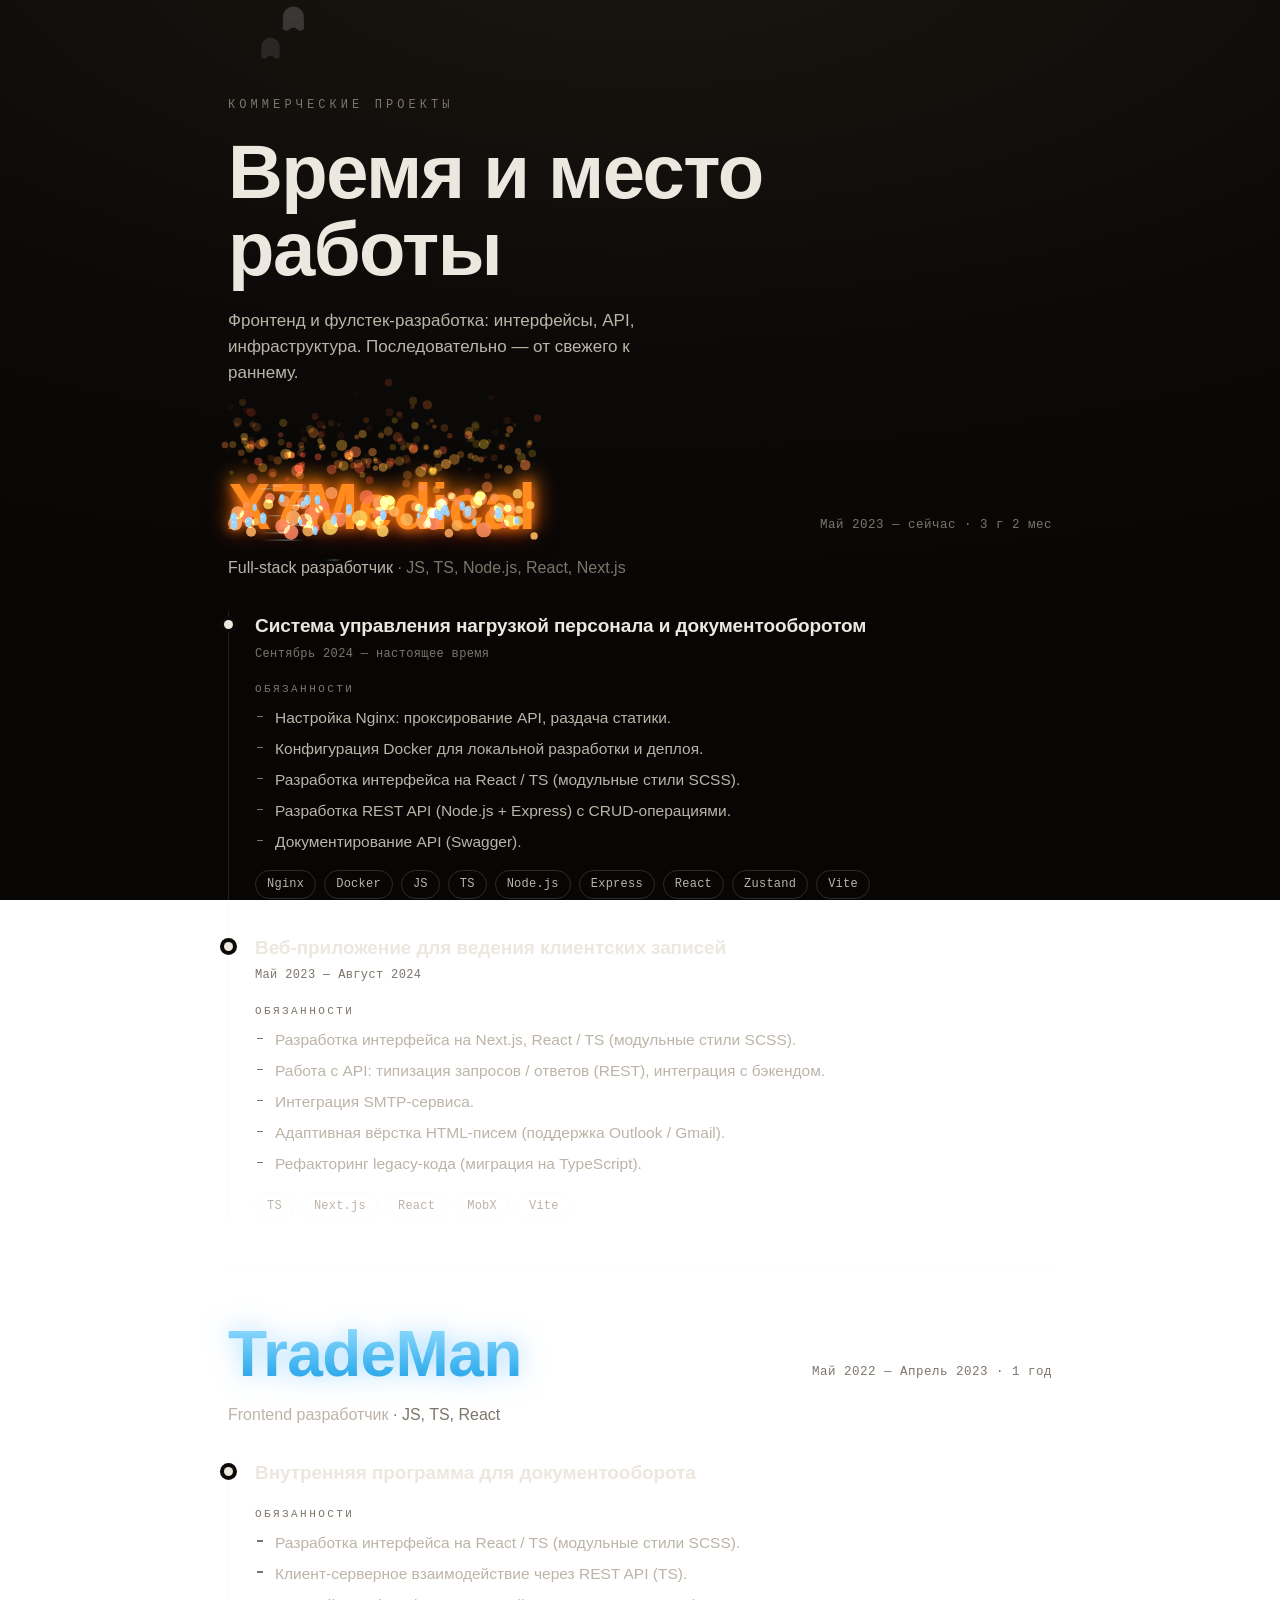
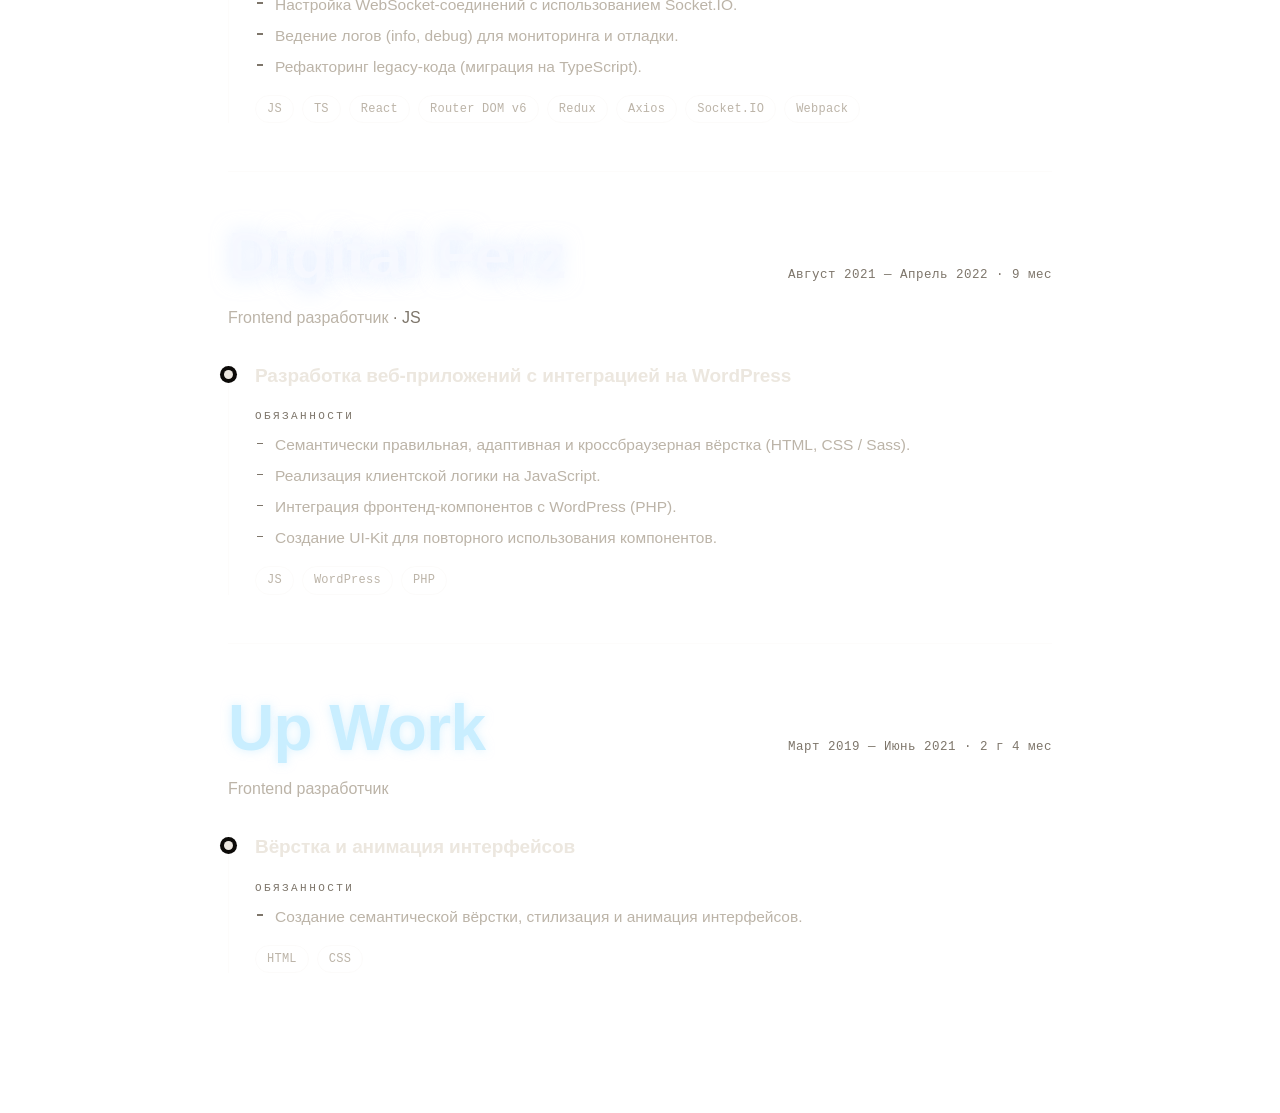
==== job.html @ a71ef763 "frst" ====
<!DOCTYPE html>
<html lang="ru">
<head>
<meta charset="UTF-8">
<meta name="viewport" content="width=device-width, initial-scale=1.0">
<title>Коммерческие проекты</title>
<link rel="stylesheet" href="style_job.css">
</head>
<body>
  <canvas id="fx"></canvas>

  <div class="wrap_job">
    <header class="page-head_job reveal_job">
      <span class="eyebrow_job">Коммерческие проекты</span>
      <h1>Время и место<br>работы</h1>
      <p class="sub_job">Фронтенд и фулстек-разработка: интерфейсы, API, инфраструктура. Последовательно — от свежего к раннему.</p>
    </header>

    <!-- ======== X7Medical ======== -->
    <article class="job_job reveal_job">
      <div class="job-head_job">
        <h2 class="company_job fx_job fx-fire_job" data-fx="fire">X7Medical</h2>
        <span class="dur_job">Май 2023 — сейчас · 3 г 2 мес</span>
      </div>
      <p class="role_job">Full-stack разработчик <span class="when_job">· JS, TS, Node.js, React, Next.js</span></p>

      <div class="projects_job">
        <div class="project_job">
          <h3>Система управления нагрузкой персонала и документооборотом</h3>
          <span class="proj-when_job">Сентябрь 2024 — настоящее время</span>
          <p class="label_job">Обязанности</p>
          <ul class="duties_job">
            <li>Настройка Nginx: проксирование API, раздача статики.</li>
            <li>Конфигурация Docker для локальной разработки и деплоя.</li>
            <li>Разработка интерфейса на React / TS (модульные стили SCSS).</li>
            <li>Разработка REST API (Node.js + Express) с CRUD-операциями.</li>
            <li>Документирование API (Swagger).</li>
          </ul>
          <div class="stack_job">
            <span class="tag_job">Nginx</span><span class="tag_job">Docker</span><span class="tag_job">JS</span><span class="tag_job">TS</span><span class="tag_job">Node.js</span><span class="tag_job">Express</span><span class="tag_job">React</span><span class="tag_job">Zustand</span><span class="tag_job">Vite</span>
          </div>
        </div>

        <div class="project_job">
          <h3>Веб-приложение для ведения клиентских записей</h3>
          <span class="proj-when_job">Май 2023 — Август 2024</span>
          <p class="label_job">Обязанности</p>
          <ul class="duties_job">
            <li>Разработка интерфейса на Next.js, React / TS (модульные стили SCSS).</li>
            <li>Работа с API: типизация запросов / ответов (REST), интеграция с бэкендом.</li>
            <li>Интеграция SMTP-сервиса.</li>
            <li>Адаптивная вёрстка HTML-писем (поддержка Outlook / Gmail).</li>
            <li>Рефакторинг legacy-кода (миграция на TypeScript).</li>
          </ul>
          <div class="stack_job">
            <span class="tag_job">TS</span><span class="tag_job">Next.js</span><span class="tag_job">React</span><span class="tag_job">MobX</span><span class="tag_job">Vite</span>
          </div>
        </div>
      </div>
    </article>

    <!-- ======== TradeMan ======== -->
    <article class="job_job reveal_job">
      <div class="job-head_job">
        <h2 class="company_job fx_job fx-water_job" data-fx="water">TradeMan</h2>
        <span class="dur_job">Май 2022 — Апрель 2023 · 1 год</span>
      </div>
      <p class="role_job">Frontend разработчик <span class="when_job">· JS, TS, React</span></p>

      <div class="projects_job">
        <div class="project_job">
          <h3>Внутренняя программа для документооборота</h3>
          <p class="label_job">Обязанности</p>
          <ul class="duties_job">
            <li>Разработка интерфейса на React / TS (модульные стили SCSS).</li>
            <li>Клиент-серверное взаимодействие через REST API (TS).</li>
            <li>Настройка WebSocket-соединений с использованием Socket.IO.</li>
            <li>Ведение логов (info, debug) для мониторинга и отладки.</li>
            <li>Рефакторинг legacy-кода (миграция на TypeScript).</li>
          </ul>
          <div class="stack_job">
            <span class="tag_job">JS</span><span class="tag_job">TS</span><span class="tag_job">React</span><span class="tag_job">Router DOM v6</span><span class="tag_job">Redux</span><span class="tag_job">Axios</span><span class="tag_job">Socket.IO</span><span class="tag_job">Webpack</span>
          </div>
        </div>
      </div>
    </article>

    <!-- ======== Digital Ferz ======== -->
    <article class="job_job reveal_job">
      <div class="job-head_job">
        <h2 class="company_job fx_job fx-ghost_job" data-fx="ghost">Digital Ferz</h2>
        <span class="dur_job">Август 2021 — Апрель 2022 · 9 мес</span>
      </div>
      <p class="role_job">Frontend разработчик <span class="when_job">· JS</span></p>

      <div class="projects_job">
        <div class="project_job">
          <h3>Разработка веб-приложений с интеграцией на WordPress</h3>
          <p class="label_job">Обязанности</p>
          <ul class="duties_job">
            <li>Семантически правильная, адаптивная и кроссбраузерная вёрстка (HTML, CSS / Sass).</li>
            <li>Реализация клиентской логики на JavaScript.</li>
            <li>Интеграция фронтенд-компонентов с WordPress (PHP).</li>
            <li>Создание UI-Kit для повторного использования компонентов.</li>
          </ul>
          <div class="stack_job">
            <span class="tag_job">JS</span><span class="tag_job">WordPress</span><span class="tag_job">PHP</span>
          </div>
        </div>
      </div>
    </article>

    <!-- ======== Up Work ======== -->
    <article class="job_job reveal_job">
      <div class="job-head_job">
        <h2 class="company_job fx_job fx-wind_job" data-fx="wind">Up Work</h2>
        <span class="dur_job">Март 2019 — Июнь 2021 · 2 г 4 мес</span>
      </div>
      <p class="role_job">Frontend разработчик</p>

      <div class="projects_job">
        <div class="project_job">
          <h3>Вёрстка и анимация интерфейсов</h3>
          <p class="label_job">Обязанности</p>
          <ul class="duties_job">
            <li>Создание семантической вёрстки, стилизация и анимация интерфейсов.</li>
          </ul>
          <div class="stack_job">
            <span class="tag_job">HTML</span><span class="tag_job">CSS</span>
          </div>
        </div>
      </div>
    </article>
  </div>

  <script src="script_job.js"></script>
</body>
</html>
---- style_job.css ----
:root{
  --bg:#0c0a08;
  --ink:#ece7df;
  --ink-2:#bcb4a8;
  --muted:#7d756a;
  --line:rgba(236,231,223,.12);
  --tag-bd:rgba(236,231,223,.16);
  --font:"Helvetica Neue",Helvetica,Arial,sans-serif;
  --mono:"SFMono-Regular",ui-monospace,Menlo,Consolas,monospace;
}
*{box-sizing:border-box;}
html,body{margin:0;}
body{
  background:
    radial-gradient(130% 80% at 50% -8%, #1a1611 0%, #0c0a08 58%, #070605 100%) fixed;
  color:var(--ink);
  font-family:var(--font);
  line-height:1.55;
  -webkit-font-smoothing:antialiased;
}

/* particle canvas over everything */
#fx{position:fixed;inset:0;z-index:5;pointer-events:none;}

.wrap_job{
  max-width:880px;
  margin:0 auto;
  padding:96px 28px 140px;
  position:relative;
  z-index:1;
}

/* ---- page head ---- */
.page-head_job{margin-bottom:84px;}
.eyebrow_job{
  font-family:var(--mono);
  font-size:12px;
  letter-spacing:.34em;
  text-transform:uppercase;
  color:var(--muted);
  display:block;
  margin-bottom:18px;
}
.page-head_job h1{
  font-size:clamp(40px,7vw,76px);
  line-height:1.02;
  font-weight:800;
  letter-spacing:-.02em;
  margin:0;
}
.page-head_job .sub_job{
  margin-top:20px;
  color:var(--ink-2);
  font-size:17px;
  max-width:46ch;
}

/* ---- job ---- */
.job_job{
  padding-top:48px;
  margin-top:48px;
  border-top:1px solid var(--line);
}
.job_job:first-of-type{border-top:0;margin-top:0;padding-top:0;}

.job-head_job{
  display:flex;
  align-items:baseline;
  justify-content:space-between;
  gap:24px;
  flex-wrap:wrap;
}
.company_job{
  font-size:clamp(38px,6vw,64px);
  font-weight:800;
  letter-spacing:-.01em;
  line-height:1;
  margin:0;
  padding:.06em 0;
}
.dur_job{
  font-family:var(--mono);
  font-size:12.5px;
  letter-spacing:.04em;
  color:var(--muted);
  white-space:nowrap;
  padding-top:.4em;
}
.role_job{
  margin:14px 0 0;
  color:var(--ink-2);
  font-size:16px;
}
.role_job .when_job{color:var(--muted);}

/* ---- projects ---- */
.projects_job{
  margin-top:30px;
  padding-left:26px;
  border-left:1px solid var(--line);
  display:flex;
  flex-direction:column;
  gap:34px;
}
.project_job{position:relative;}
.project_job::before{
  content:"";
  position:absolute;
  left:-31px;
  top:9px;
  width:9px;height:9px;
  border-radius:50%;
  background:var(--ink);
  box-shadow:0 0 0 4px var(--bg);
}
.project_job h3{
  margin:0;
  font-size:19px;
  font-weight:700;
  letter-spacing:-.005em;
}
.proj-when_job{
  display:block;
  margin-top:4px;
  font-family:var(--mono);
  font-size:12px;
  color:var(--muted);
  letter-spacing:.03em;
}
.label_job{
  margin:18px 0 8px;
  font-family:var(--mono);
  font-size:11px;
  letter-spacing:.22em;
  text-transform:uppercase;
  color:var(--muted);
}
ul.duties_job{
  list-style:none;
  margin:0;
  padding:0;
  display:flex;
  flex-direction:column;
  gap:7px;
}
ul.duties_job li{
  position:relative;
  padding-left:20px;
  color:var(--ink-2);
  font-size:15.5px;
}
ul.duties_job li::before{
  content:"";
  position:absolute;
  left:2px;top:.62em;
  width:6px;height:1.5px;
  background:var(--muted);
}
.stack_job{
  margin-top:16px;
  display:flex;
  flex-wrap:wrap;
  gap:8px;
}
.tag_job{
  font-family:var(--mono);
  font-size:12px;
  letter-spacing:.02em;
  color:var(--ink-2);
  border:1px solid var(--tag-bd);
  border-radius:999px;
  padding:4px 11px;
  white-space:nowrap;
}

/* ---- effect text styling on company names ---- */
.fx_job{will-change:transform,filter;}
.fx-fire_job{
  color:#ff8a1e;
  text-shadow:0 0 12px #ff7a18,0 0 26px #ff3b00,0 -6px 20px rgba(255,196,0,.75);
  animation:fireFlicker .26s infinite alternate;
}
@keyframes fireFlicker{
  from{filter:brightness(1);}
  to{filter:brightness(1.18);text-shadow:0 0 16px #ffa53d,0 0 34px #ff5a00,0 -10px 28px rgba(255,210,40,.95);}
}
.fx-water_job{
  background:linear-gradient(180deg,#9fe2ff 0%,#39b0ee 48%,#0d76c9 100%);
  background-size:100% 150%;
  -webkit-background-clip:text;background-clip:text;
  color:transparent;-webkit-text-fill-color:transparent;
  filter:drop-shadow(0 0 12px rgba(70,180,255,.5));
  animation:waterFlow 5.2s ease-in-out infinite;
}
@keyframes waterFlow{0%,100%{background-position:0 0;}50%{background-position:0 18px;}}
.fx-wind_job{
  color:#c9eeff;
  text-shadow:0 0 10px rgba(180,230,255,.5);
  animation:windSway 2.8s ease-in-out infinite;
}
@keyframes windSway{0%,100%{transform:translateX(-3px) skewX(-2deg);}50%{transform:translateX(3px) skewX(2deg);}}
.fx-ghost_job{
  color:rgba(246,249,255,.94);
  text-shadow:0 0 20px rgba(200,220,255,.55);
  animation:ghostFloat 5.6s ease-in-out infinite;
}
@keyframes ghostFloat{
  0%,100%{transform:translateY(0) skewX(0);opacity:.95;}
  50%{transform:translateY(-7px) skewX(-2deg);opacity:.74;}
}

/* reveal */
.reveal_job{opacity:0;transform:translateY(16px);transition:opacity .7s ease,transform .7s ease;}
.reveal_job.in_job{opacity:1;transform:none;}

@media (max-width:560px){
  .wrap_job{padding:64px 20px 110px;}
  .dur_job{padding-top:0;}
}
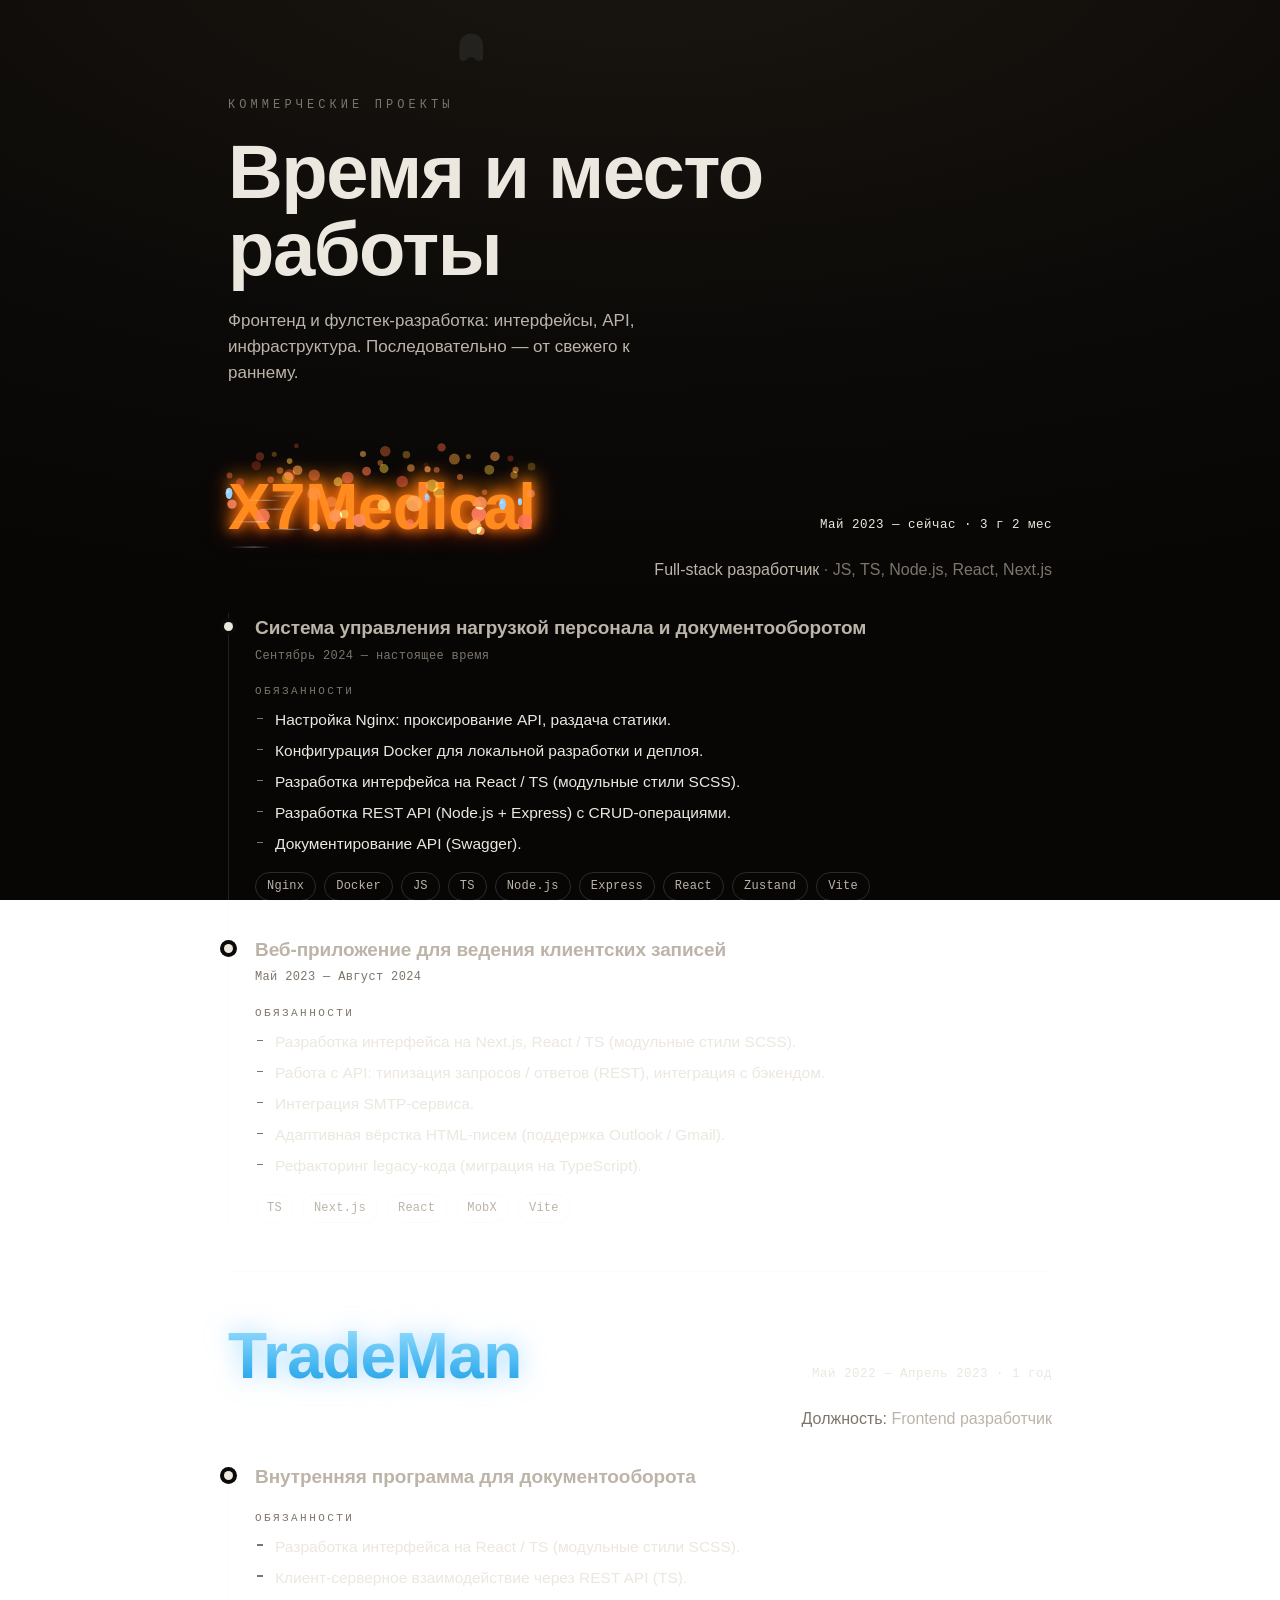
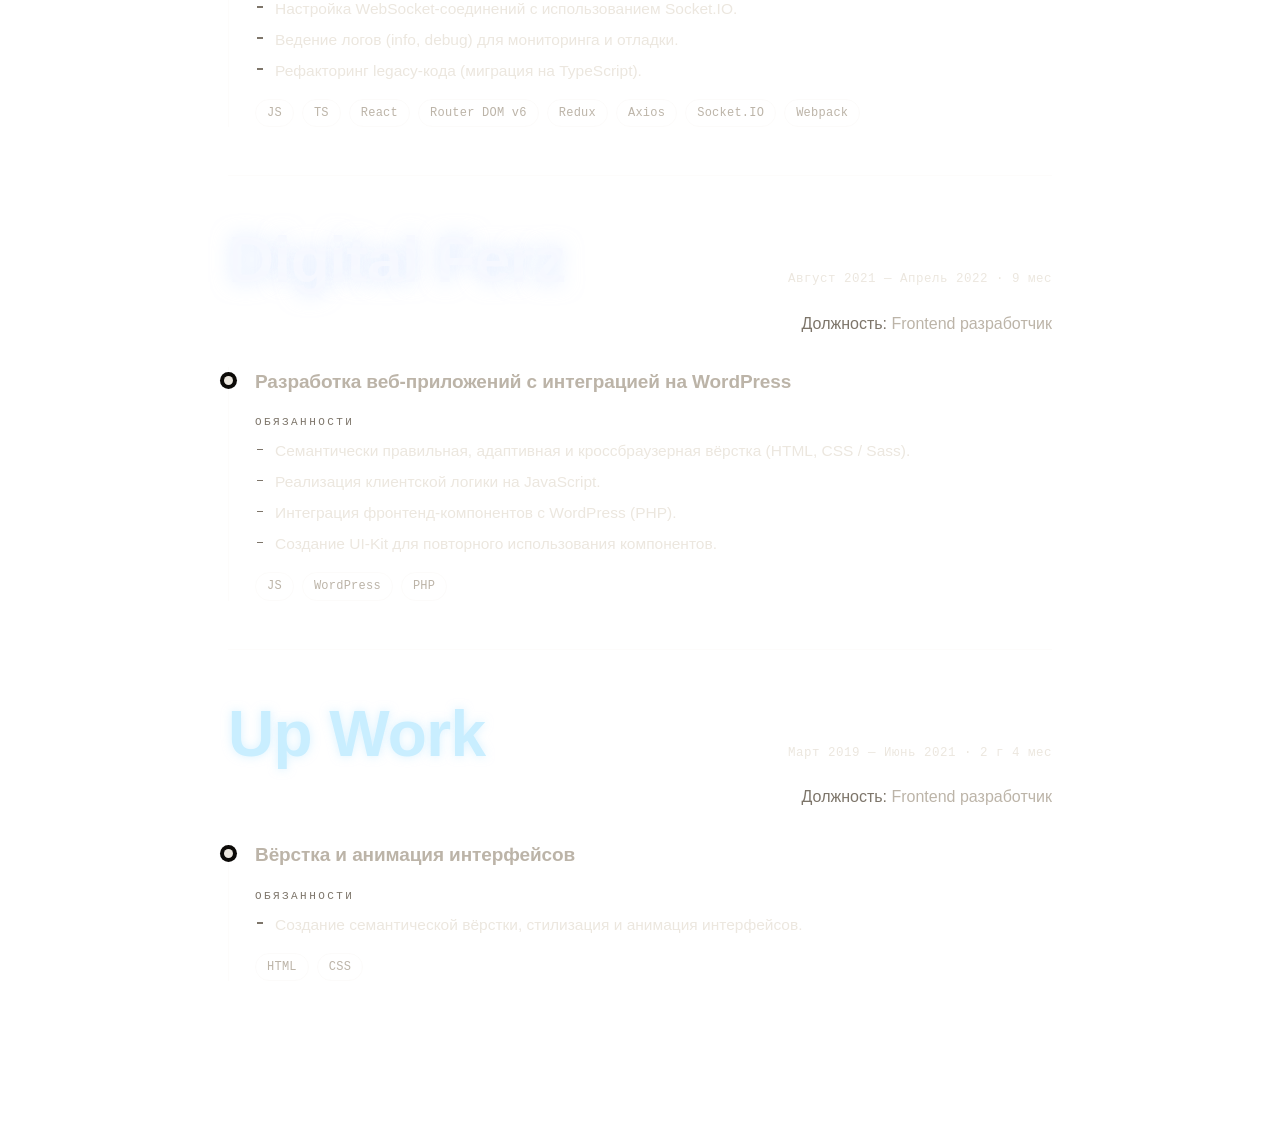
==== commit 3936ab0f: "fix mobile response and tab back" ====
--- a/job.html
+++ b/job.html
@@ -65,7 +65,7 @@
         <h2 class="company_job fx_job fx-water_job" data-fx="water">TradeMan</h2>
         <span class="dur_job">Май 2022 — Апрель 2023 · 1 год</span>
       </div>
-      <p class="role_job">Frontend разработчик <span class="when_job">· JS, TS, React</span></p>
+      <p class="role_job"><span class="when_job">Должность: </span>Frontend разработчик</p>
 
       <div class="projects_job">
         <div class="project_job">
@@ -91,7 +91,7 @@
         <h2 class="company_job fx_job fx-ghost_job" data-fx="ghost">Digital Ferz</h2>
         <span class="dur_job">Август 2021 — Апрель 2022 · 9 мес</span>
       </div>
-      <p class="role_job">Frontend разработчик <span class="when_job">· JS</span></p>
+      <p class="role_job"><span class="when_job">Должность: </span>Frontend разработчик</p>
 
       <div class="projects_job">
         <div class="project_job">
@@ -116,7 +116,7 @@
         <h2 class="company_job fx_job fx-wind_job" data-fx="wind">Up Work</h2>
         <span class="dur_job">Март 2019 — Июнь 2021 · 2 г 4 мес</span>
       </div>
-      <p class="role_job">Frontend разработчик</p>
+      <p class="role_job"><span class="when_job">Должность: </span>Frontend разработчик</p>
 
       <div class="projects_job">
         <div class="project_job">
--- a/style_job.css
+++ b/style_job.css
@@ -79,17 +79,17 @@
   padding:.06em 0;
 }
 .dur_job{
+  display: inline;
   font-family:var(--mono);
   font-size:12.5px;
   letter-spacing:.04em;
-  color:var(--muted);
-  white-space:nowrap;
+  color:var(--ink);
   padding-top:.4em;
 }
 .role_job{
-  margin:14px 0 0;
   color:var(--ink-2);
   font-size:16px;
+  text-align: right;
 }
 .role_job .when_job{color:var(--muted);}
 
@@ -101,6 +101,7 @@
   display:flex;
   flex-direction:column;
   gap:34px;
+  color: var(--ink-2);
 }
 .project_job{position:relative;}
 .project_job::before{
@@ -146,7 +147,7 @@
 ul.duties_job li{
   position:relative;
   padding-left:20px;
-  color:var(--ink-2);
+  color:var(--ink);
   font-size:15.5px;
 }
 ul.duties_job li::before{
@@ -213,7 +214,9 @@
 .reveal_job{opacity:0;transform:translateY(16px);transition:opacity .7s ease,transform .7s ease;}
 .reveal_job.in_job{opacity:1;transform:none;}
 
-@media (max-width:560px){
+@media (max-width:600px){
   .wrap_job{padding:64px 20px 110px;}
-  .dur_job{padding-top:0;}
-}+  .dur_job{
+    font-size: 7px;
+  }
+}
